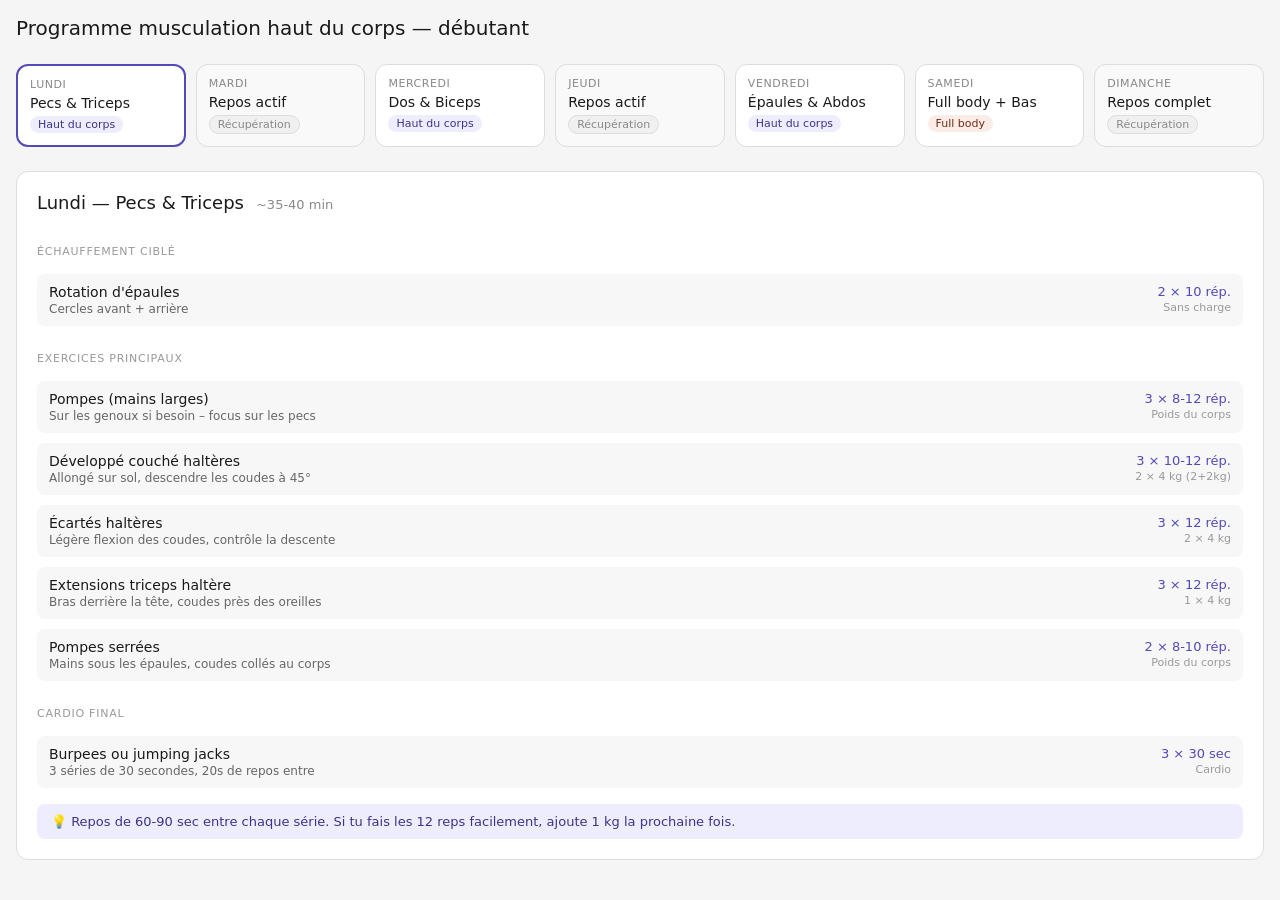
==== Index.html @ 86e3da83 "Create Index.html" ====
<!DOCTYPE html>
<html lang="fr">
<head>
<meta charset="UTF-8">
<meta name="viewport" content="width=device-width, initial-scale=1.0">
<title>Programme Musculation Haut du Corps</title>
<style>
  * { box-sizing: border-box; margin: 0; padding: 0; }
  body { font-family: system-ui, sans-serif; background: #f5f5f5; color: #1a1a1a; padding: 1rem; }
  h1 { font-size: 20px; font-weight: 500; margin-bottom: 1.5rem; }
  .week-grid { display: grid; grid-template-columns: repeat(auto-fit, minmax(130px, 1fr)); gap: 10px; margin-bottom: 1.5rem; }
  .day-card { background: white; border: 0.5px solid #ddd; border-radius: 12px; padding: 12px; cursor: pointer; transition: border-color 0.15s; }
  .day-card:hover { border-color: #aaa; }
  .day-card.active { border: 2px solid #534AB7; }
  .day-card.rest { background: #f9f9f9; cursor: default; }
  .day-label { font-size: 11px; color: #888; text-transform: uppercase; letter-spacing: 0.05em; margin-bottom: 4px; }
  .day-title { font-size: 14px; font-weight: 500; }
  .day-badge { display: inline-block; font-size: 11px; padding: 2px 8px; border-radius: 99px; margin-top: 5px; }
  .badge-upper { background: #EEEDFE; color: #3C3489; }
  .badge-full { background: #FAECE7; color: #712B13; }
  .badge-rest { background: #f0f0f0; color: #888; border: 0.5px solid #ddd; }
  .detail-panel { background: white; border: 0.5px solid #ddd; border-radius: 12px; padding: 1.25rem; }
  .detail-header { display: flex; align-items: baseline; gap: 12px; margin-bottom: 1rem; }
  .detail-title { font-size: 18px; font-weight: 500; }
  .detail-sub { font-size: 13px; color: #888; }
  .exercise-list { display: flex; flex-direction: column; gap: 10px; }
  .ex-row { display: grid; grid-template-columns: 1fr auto; align-items: start; gap: 8px; padding: 10px 12px; background: #f7f7f7; border-radius: 8px; }
  .ex-name { font-size: 14px; font-weight: 500; }
  .ex-note { font-size: 12px; color: #666; margin-top: 2px; }
  .ex-sets { font-size: 13px; font-weight: 500; color: #534AB7; white-space: nowrap; text-align: right; }
  .ex-weight { font-size: 11px; color: #999; text-align: right; margin-top: 2px; }
  .section-label { font-size: 11px; font-weight: 500; color: #999; text-transform: uppercase; letter-spacing: 0.07em; margin: 1rem 0 6px; }
  .tip-box { margin-top: 1rem; background: #EEEDFE; border-radius: 8px; padding: 10px 14px; font-size: 13px; color: #3C3489; }
</style>
</head>
<body>
<h1>Programme musculation haut du corps — débutant</h1>
<div class="week-grid" id="weekGrid"></div>
<div class="detail-panel" id="detailPanel"></div>

<script>
const days = [
  { label: "Lundi", title: "Pecs & Triceps", badge: "badge-upper", badgeTxt: "Haut du corps", type: "upper",
    sections: [
      { name: "Échauffement ciblé", exs: [
        { name: "Rotation d'épaules", note: "Cercles avant + arrière", sets: "2 × 10 rép.", weight: "Sans charge" },
      ]},
      { name: "Exercices principaux", exs: [
        { name: "Pompes (mains larges)", note: "Sur les genoux si besoin – focus sur les pecs", sets: "3 × 8-12 rép.", weight: "Poids du corps" },
        { name: "Développé couché haltères", note: "Allongé sur sol, descendre les coudes à 45°", sets: "3 × 10-12 rép.", weight: "2 × 4 kg (2+2kg)" },
        { name: "Écartés haltères", note: "Légère flexion des coudes, contrôle la descente", sets: "3 × 12 rép.", weight: "2 × 4 kg" },
        { name: "Extensions triceps haltère", note: "Bras derrière la tête, coudes près des oreilles", sets: "3 × 12 rép.", weight: "1 × 4 kg" },
        { name: "Pompes serrées", note: "Mains sous les épaules, coudes collés au corps", sets: "2 × 8-10 rép.", weight: "Poids du corps" },
      ]},
      { name: "Cardio final", exs: [
        { name: "Burpees ou jumping jacks", note: "3 séries de 30 secondes, 20s de repos entre", sets: "3 × 30 sec", weight: "Cardio" },
      ]},
    ],
    tip: "Repos de 60-90 sec entre chaque série. Si tu fais les 12 reps facilement, ajoute 1 kg la prochaine fois."
  },
  { label: "Mardi", title: "Repos actif", badge: "badge-rest", badgeTxt: "Récupération", type: "rest",
    tip: "Marche 20-30 min, étirements doux. Évite l'inactivité totale mais ne force pas."
  },
  { label: "Mercredi", title: "Dos & Biceps", badge: "badge-upper", badgeTxt: "Haut du corps", type: "upper",
    sections: [
      { name: "Échauffement ciblé", exs: [
        { name: "Chat-vache (mobilité lombaire)", note: "À quatre pattes, dos rond puis dos creux", sets: "2 × 10 rép.", weight: "Sans charge" },
      ]},
      { name: "Exercices principaux", exs: [
        { name: "Rowing haltère un bras", note: "Genou + main sur chaise, tire le coude vers le haut", sets: "3 × 10-12 rép.", weight: "1 × 6 kg (2+4)" },
        { name: "Rowing élastique (tirage bas)", note: "Fixe l'élastique sur un pied de table bas, tire vers le ventre", sets: "3 × 12-15 rép.", weight: "Élastique" },
        { name: "Good morning haltères", note: "Mains sur les épaules, buste en avant, dos plat – renforce érecteurs", sets: "3 × 12 rép.", weight: "2 × 4 kg" },
        { name: "Curl biceps alternés", note: "Tourne le poignet en montant (supination)", sets: "3 × 10-12 rép.", weight: "2 × 4 kg" },
        { name: "Curl marteau", note: "Poignet neutre, coudes fixes", sets: "2 × 12 rép.", weight: "2 × 4 kg" },
      ]},
      { name: "Cardio final", exs: [
        { name: "Mountain climbers", note: "Genoux ramenés alternativement, rythme modéré", sets: "3 × 30 sec", weight: "Cardio" },
      ]},
    ],
    tip: "Le dos se travaille en 'tirant' – visualise que tes mains ne font que crocheter la charge, c'est le dos qui tire."
  },
  { label: "Jeudi", title: "Repos actif", badge: "badge-rest", badgeTxt: "Récupération", type: "rest",
    tip: "Marche 20-30 min, étirements doux. Évite l'inactivité totale mais ne force pas."
  },
  { label: "Vendredi", title: "Épaules & Abdos", badge: "badge-upper", badgeTxt: "Haut du corps", type: "upper",
    sections: [
      { name: "Échauffement ciblé", exs: [
        { name: "Cercles de bras", note: "Grands cercles avant + arrière, 30 sec chaque sens", sets: "2 × 30 sec", weight: "Sans charge" },
      ]},
      { name: "Exercices principaux", exs: [
        { name: "Développé militaire haltères", note: "Debout, pousse les haltères au-dessus de la tête, core gainé", sets: "3 × 10-12 rép.", weight: "2 × 4 kg" },
        { name: "Élévations latérales", note: "Légère flexion du coude, arrête à hauteur d'épaule", sets: "3 × 12-15 rép.", weight: "2 × 4 kg" },
        { name: "Face pull élastique", note: "Fixe l'élastique à hauteur de visage, tire vers les oreilles", sets: "3 × 15 rép.", weight: "Élastique" },
        { name: "Crunchs", note: "Pieds au sol, mains aux tempes, expire en montant", sets: "3 × 15-20 rép.", weight: "Poids du corps" },
        { name: "Planche", note: "Position pompe ou sur les avant-bras, ventre rentré", sets: "3 × 20-30 sec", weight: "Poids du corps" },
        { name: "Relevés de jambes (allongé)", note: "Bas du dos collé au sol, jambes montées à 90°", sets: "3 × 12 rép.", weight: "Poids du corps" },
      ]},
      { name: "Cardio final", exs: [
        { name: "Jumping jacks ou corde à sauter", note: "", sets: "3 × 45 sec", weight: "Cardio" },
      ]},
    ],
    tip: "Les épaules sont fragiles – ne prends pas trop lourd sur les élévations. Mieux vaut 3 kg bien fait que 8 kg en balançant."
  },
  { label: "Samedi", title: "Full body + Bas", badge: "badge-full", badgeTxt: "Full body", type: "full",
    sections: [
      { name: "Haut du corps (rappel)", exs: [
        { name: "Pompes (variante au choix)", note: "Larges, serrées ou inclinées sur chaise", sets: "3 × max rép.", weight: "Poids du corps" },
        { name: "Rowing haltère 2 bras", note: "Légèrement penché en avant, pouces vers le haut", sets: "3 × 12 rép.", weight: "2 × 4 kg" },
      ]},
      { name: "Bas du corps", exs: [
        { name: "Squats haltères", note: "Pieds à largeur d'épaules, haltères le long du corps", sets: "3 × 15 rép.", weight: "2 × 6 kg (2+4)" },
        { name: "Fentes avant alternées", note: "Grand pas en avant, genou arrière vers le sol", sets: "3 × 10 rép./jambe", weight: "2 × 4 kg" },
        { name: "Hip thrust au sol", note: "Dos au sol, pieds à plat, pousse le bassin vers le haut", sets: "3 × 15 rép.", weight: "1 × 6 kg (posé sur bassin)" },
      ]},
      { name: "Cardio/HIIT final", exs: [
        { name: "Circuit HIIT", note: "30s squats sautés → 30s pompes → 30s mountain climbers → 30s repos × 3", sets: "3 rounds", weight: "Cardio" },
      ]},
    ],
    tip: "Ce jour est plus intense. Si tu es fatigué, réduis les séries – il vaut mieux 2 bonnes séries que 3 bâclées."
  },
  { label: "Dimanche", title: "Repos complet", badge: "badge-rest", badgeTxt: "Récupération", type: "rest",
    tip: "Repos complet. La croissance musculaire se passe pendant la récupération, pas pendant l'effort."
  },
];

let selected = 0;

function renderWeek() {
  const grid = document.getElementById('weekGrid');
  grid.innerHTML = days.map((d, i) => `
    <div class="day-card ${d.type === 'rest' ? 'rest' : ''} ${i === selected ? 'active' : ''}" onclick="${d.type !== 'rest' ? `selectDay(${i})` : ''}">
      <div class="day-label">${d.label}</div>
      <div class="day-title">${d.title}</div>
      <span class="day-badge ${d.badge}">${d.badgeTxt}</span>
    </div>
  `).join('');
}

function renderDetail(i) {
  const d = days[i];
  const panel = document.getElementById('detailPanel');
  if (d.type === 'rest') {
    panel.innerHTML = `<div class="detail-header"><div class="detail-title">${d.label} — ${d.title}</div></div><p style="font-size:14px;color:#666;margin:0 0 1rem;">${d.tip}</p>`;
    return;
  }
  let sectionsHTML = d.sections.map(s => `
    <div class="section-label">${s.name}</div>
    ${s.exs.map(e => `
      <div class="ex-row">
        <div><div class="ex-name">${e.name}</div><div class="ex-note">${e.note}</div></div>
        <div><div class="ex-sets">${e.sets}</div><div class="ex-weight">${e.weight}</div></div>
      </div>
    `).join('')}
  `).join('');
  panel.innerHTML = `
    <div class="detail-header"><div class="detail-title">${d.label} — ${d.title}</div><div class="detail-sub">~35-40 min</div></div>
    <div class="exercise-list">${sectionsHTML}</div>
    <div class="tip-box">💡 ${d.tip}</div>
  `;
}

function selectDay(i) { selected = i; renderWeek(); renderDetail(i); }
renderWeek();
renderDetail(0);
</script>
</body>
</html>
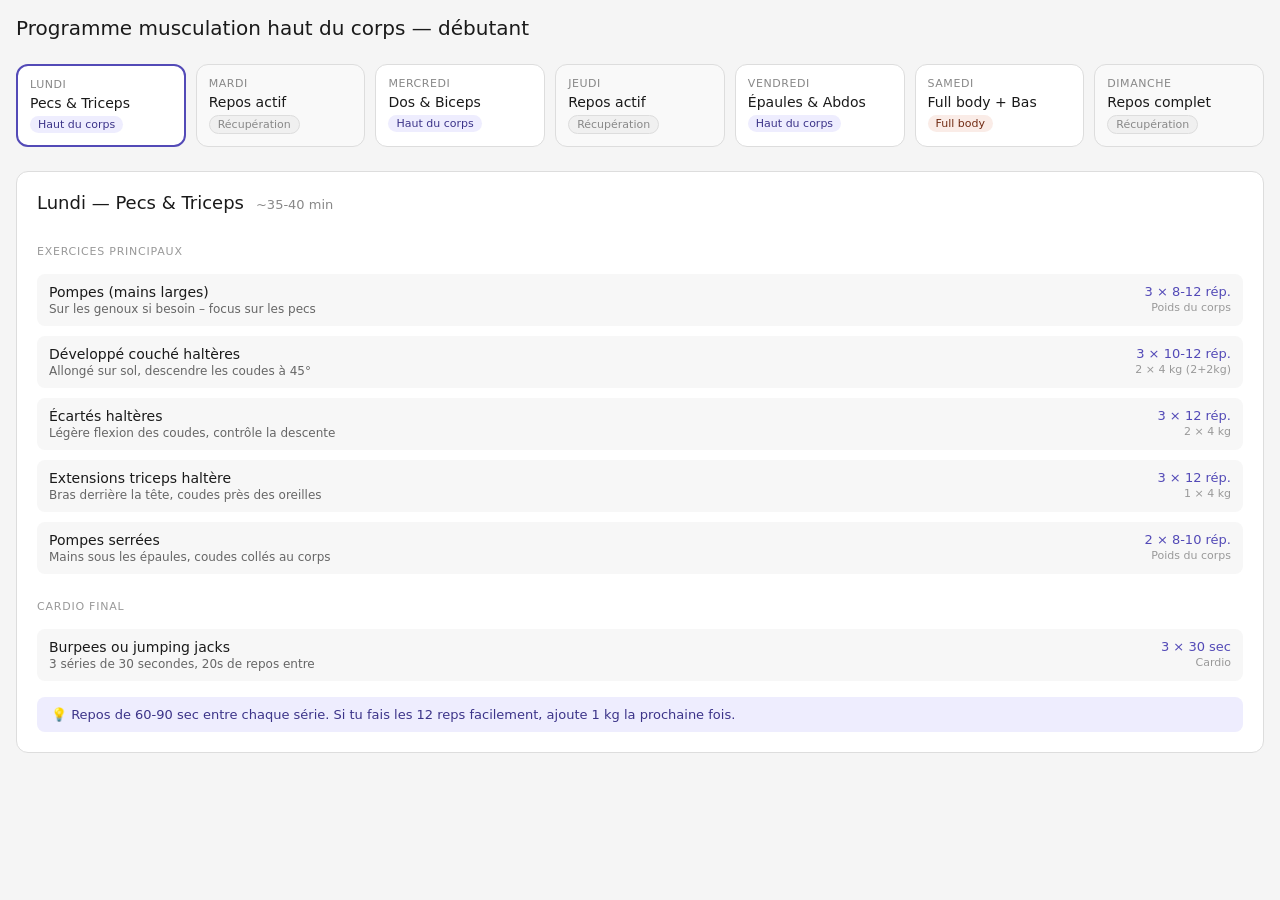
==== commit 1afd4dd3: "." ====
--- a/Index.html
+++ b/Index.html
@@ -42,9 +42,6 @@
 const days = [
   { label: "Lundi", title: "Pecs & Triceps", badge: "badge-upper", badgeTxt: "Haut du corps", type: "upper",
     sections: [
-      { name: "Échauffement ciblé", exs: [
-        { name: "Rotation d'épaules", note: "Cercles avant + arrière", sets: "2 × 10 rép.", weight: "Sans charge" },
-      ]},
       { name: "Exercices principaux", exs: [
         { name: "Pompes (mains larges)", note: "Sur les genoux si besoin – focus sur les pecs", sets: "3 × 8-12 rép.", weight: "Poids du corps" },
         { name: "Développé couché haltères", note: "Allongé sur sol, descendre les coudes à 45°", sets: "3 × 10-12 rép.", weight: "2 × 4 kg (2+2kg)" },
@@ -63,9 +60,6 @@
   },
   { label: "Mercredi", title: "Dos & Biceps", badge: "badge-upper", badgeTxt: "Haut du corps", type: "upper",
     sections: [
-      { name: "Échauffement ciblé", exs: [
-        { name: "Chat-vache (mobilité lombaire)", note: "À quatre pattes, dos rond puis dos creux", sets: "2 × 10 rép.", weight: "Sans charge" },
-      ]},
       { name: "Exercices principaux", exs: [
         { name: "Rowing haltère un bras", note: "Genou + main sur chaise, tire le coude vers le haut", sets: "3 × 10-12 rép.", weight: "1 × 6 kg (2+4)" },
         { name: "Rowing élastique (tirage bas)", note: "Fixe l'élastique sur un pied de table bas, tire vers le ventre", sets: "3 × 12-15 rép.", weight: "Élastique" },
@@ -84,9 +78,6 @@
   },
   { label: "Vendredi", title: "Épaules & Abdos", badge: "badge-upper", badgeTxt: "Haut du corps", type: "upper",
     sections: [
-      { name: "Échauffement ciblé", exs: [
-        { name: "Cercles de bras", note: "Grands cercles avant + arrière, 30 sec chaque sens", sets: "2 × 30 sec", weight: "Sans charge" },
-      ]},
       { name: "Exercices principaux", exs: [
         { name: "Développé militaire haltères", note: "Debout, pousse les haltères au-dessus de la tête, core gainé", sets: "3 × 10-12 rép.", weight: "2 × 4 kg" },
         { name: "Élévations latérales", note: "Légère flexion du coude, arrête à hauteur d'épaule", sets: "3 × 12-15 rép.", weight: "2 × 4 kg" },
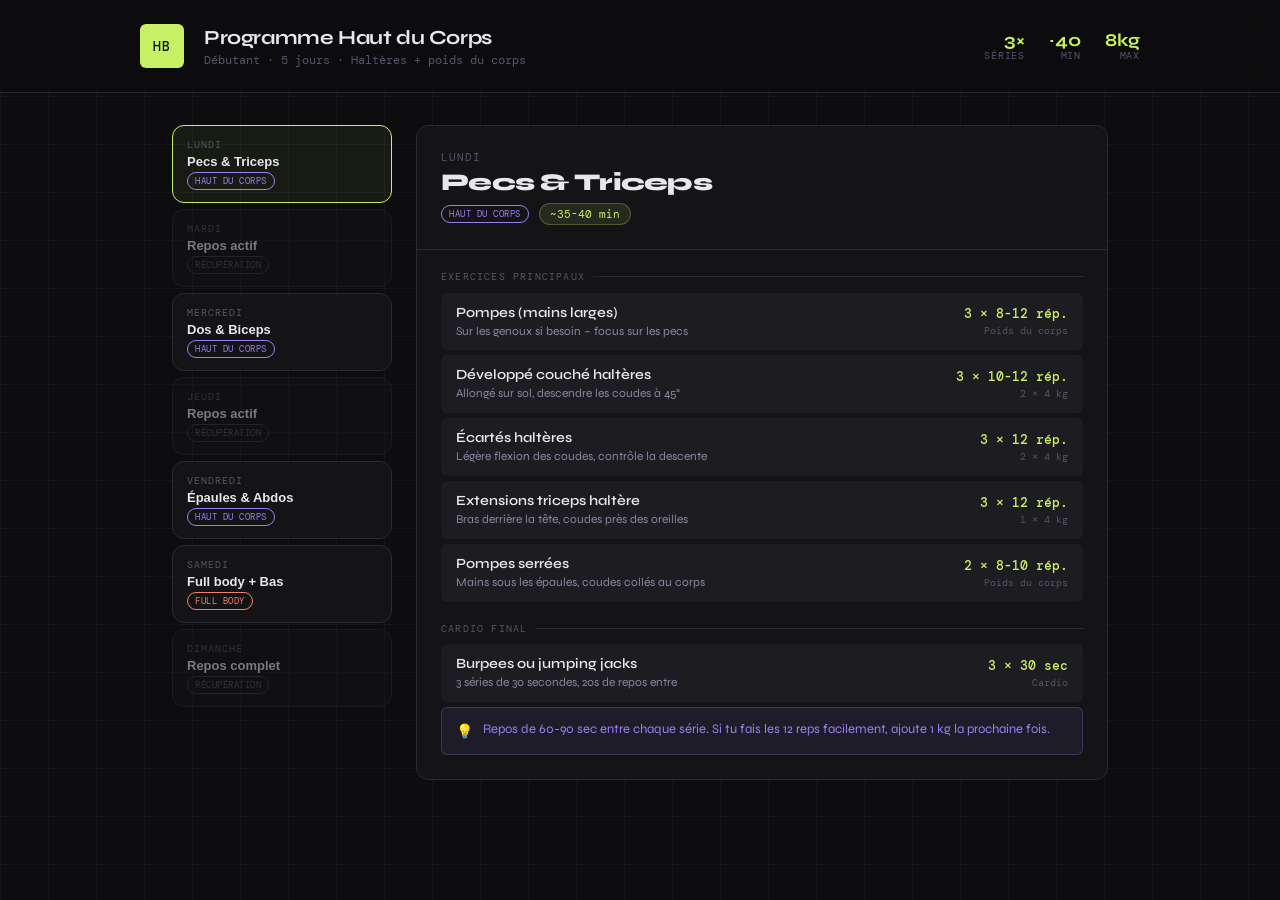
==== commit a1556ecb: "." ====
--- a/Index.html
+++ b/Index.html
@@ -1,158 +1,38 @@
 <!DOCTYPE html>
 <html lang="fr">
 <head>
-<meta charset="UTF-8">
-<meta name="viewport" content="width=device-width, initial-scale=1.0">
-<title>Programme Musculation Haut du Corps</title>
-<style>
-  * { box-sizing: border-box; margin: 0; padding: 0; }
-  body { font-family: system-ui, sans-serif; background: #f5f5f5; color: #1a1a1a; padding: 1rem; }
-  h1 { font-size: 20px; font-weight: 500; margin-bottom: 1.5rem; }
-  .week-grid { display: grid; grid-template-columns: repeat(auto-fit, minmax(130px, 1fr)); gap: 10px; margin-bottom: 1.5rem; }
-  .day-card { background: white; border: 0.5px solid #ddd; border-radius: 12px; padding: 12px; cursor: pointer; transition: border-color 0.15s; }
-  .day-card:hover { border-color: #aaa; }
-  .day-card.active { border: 2px solid #534AB7; }
-  .day-card.rest { background: #f9f9f9; cursor: default; }
-  .day-label { font-size: 11px; color: #888; text-transform: uppercase; letter-spacing: 0.05em; margin-bottom: 4px; }
-  .day-title { font-size: 14px; font-weight: 500; }
-  .day-badge { display: inline-block; font-size: 11px; padding: 2px 8px; border-radius: 99px; margin-top: 5px; }
-  .badge-upper { background: #EEEDFE; color: #3C3489; }
-  .badge-full { background: #FAECE7; color: #712B13; }
-  .badge-rest { background: #f0f0f0; color: #888; border: 0.5px solid #ddd; }
-  .detail-panel { background: white; border: 0.5px solid #ddd; border-radius: 12px; padding: 1.25rem; }
-  .detail-header { display: flex; align-items: baseline; gap: 12px; margin-bottom: 1rem; }
-  .detail-title { font-size: 18px; font-weight: 500; }
-  .detail-sub { font-size: 13px; color: #888; }
-  .exercise-list { display: flex; flex-direction: column; gap: 10px; }
-  .ex-row { display: grid; grid-template-columns: 1fr auto; align-items: start; gap: 8px; padding: 10px 12px; background: #f7f7f7; border-radius: 8px; }
-  .ex-name { font-size: 14px; font-weight: 500; }
-  .ex-note { font-size: 12px; color: #666; margin-top: 2px; }
-  .ex-sets { font-size: 13px; font-weight: 500; color: #534AB7; white-space: nowrap; text-align: right; }
-  .ex-weight { font-size: 11px; color: #999; text-align: right; margin-top: 2px; }
-  .section-label { font-size: 11px; font-weight: 500; color: #999; text-transform: uppercase; letter-spacing: 0.07em; margin: 1rem 0 6px; }
-  .tip-box { margin-top: 1rem; background: #EEEDFE; border-radius: 8px; padding: 10px 14px; font-size: 13px; color: #3C3489; }
-</style>
+  <meta charset="UTF-8" />
+  <meta name="viewport" content="width=device-width, initial-scale=1.0" />
+  <title>Programme Musculation — Haut du Corps</title>
+  <link rel="preconnect" href="https://fonts.googleapis.com" />
+  <link rel="preconnect" href="https://fonts.gstatic.com" crossorigin />
+  <link href="https://fonts.googleapis.com/css2?family=DM+Mono:wght@400;500&family=Syne:wght@400;600;700;800&display=swap" rel="stylesheet" />
+  <link rel="stylesheet" href="style.css" />
 </head>
 <body>
-<h1>Programme musculation haut du corps — débutant</h1>
-<div class="week-grid" id="weekGrid"></div>
-<div class="detail-panel" id="detailPanel"></div>
+  <div class="bg-grid"></div>
 
-<script>
-const days = [
-  { label: "Lundi", title: "Pecs & Triceps", badge: "badge-upper", badgeTxt: "Haut du corps", type: "upper",
-    sections: [
-      { name: "Exercices principaux", exs: [
-        { name: "Pompes (mains larges)", note: "Sur les genoux si besoin – focus sur les pecs", sets: "3 × 8-12 rép.", weight: "Poids du corps" },
-        { name: "Développé couché haltères", note: "Allongé sur sol, descendre les coudes à 45°", sets: "3 × 10-12 rép.", weight: "2 × 4 kg (2+2kg)" },
-        { name: "Écartés haltères", note: "Légère flexion des coudes, contrôle la descente", sets: "3 × 12 rép.", weight: "2 × 4 kg" },
-        { name: "Extensions triceps haltère", note: "Bras derrière la tête, coudes près des oreilles", sets: "3 × 12 rép.", weight: "1 × 4 kg" },
-        { name: "Pompes serrées", note: "Mains sous les épaules, coudes collés au corps", sets: "2 × 8-10 rép.", weight: "Poids du corps" },
-      ]},
-      { name: "Cardio final", exs: [
-        { name: "Burpees ou jumping jacks", note: "3 séries de 30 secondes, 20s de repos entre", sets: "3 × 30 sec", weight: "Cardio" },
-      ]},
-    ],
-    tip: "Repos de 60-90 sec entre chaque série. Si tu fais les 12 reps facilement, ajoute 1 kg la prochaine fois."
-  },
-  { label: "Mardi", title: "Repos actif", badge: "badge-rest", badgeTxt: "Récupération", type: "rest",
-    tip: "Marche 20-30 min, étirements doux. Évite l'inactivité totale mais ne force pas."
-  },
-  { label: "Mercredi", title: "Dos & Biceps", badge: "badge-upper", badgeTxt: "Haut du corps", type: "upper",
-    sections: [
-      { name: "Exercices principaux", exs: [
-        { name: "Rowing haltère un bras", note: "Genou + main sur chaise, tire le coude vers le haut", sets: "3 × 10-12 rép.", weight: "1 × 6 kg (2+4)" },
-        { name: "Rowing élastique (tirage bas)", note: "Fixe l'élastique sur un pied de table bas, tire vers le ventre", sets: "3 × 12-15 rép.", weight: "Élastique" },
-        { name: "Good morning haltères", note: "Mains sur les épaules, buste en avant, dos plat – renforce érecteurs", sets: "3 × 12 rép.", weight: "2 × 4 kg" },
-        { name: "Curl biceps alternés", note: "Tourne le poignet en montant (supination)", sets: "3 × 10-12 rép.", weight: "2 × 4 kg" },
-        { name: "Curl marteau", note: "Poignet neutre, coudes fixes", sets: "2 × 12 rép.", weight: "2 × 4 kg" },
-      ]},
-      { name: "Cardio final", exs: [
-        { name: "Mountain climbers", note: "Genoux ramenés alternativement, rythme modéré", sets: "3 × 30 sec", weight: "Cardio" },
-      ]},
-    ],
-    tip: "Le dos se travaille en 'tirant' – visualise que tes mains ne font que crocheter la charge, c'est le dos qui tire."
-  },
-  { label: "Jeudi", title: "Repos actif", badge: "badge-rest", badgeTxt: "Récupération", type: "rest",
-    tip: "Marche 20-30 min, étirements doux. Évite l'inactivité totale mais ne force pas."
-  },
-  { label: "Vendredi", title: "Épaules & Abdos", badge: "badge-upper", badgeTxt: "Haut du corps", type: "upper",
-    sections: [
-      { name: "Exercices principaux", exs: [
-        { name: "Développé militaire haltères", note: "Debout, pousse les haltères au-dessus de la tête, core gainé", sets: "3 × 10-12 rép.", weight: "2 × 4 kg" },
-        { name: "Élévations latérales", note: "Légère flexion du coude, arrête à hauteur d'épaule", sets: "3 × 12-15 rép.", weight: "2 × 4 kg" },
-        { name: "Face pull élastique", note: "Fixe l'élastique à hauteur de visage, tire vers les oreilles", sets: "3 × 15 rép.", weight: "Élastique" },
-        { name: "Crunchs", note: "Pieds au sol, mains aux tempes, expire en montant", sets: "3 × 15-20 rép.", weight: "Poids du corps" },
-        { name: "Planche", note: "Position pompe ou sur les avant-bras, ventre rentré", sets: "3 × 20-30 sec", weight: "Poids du corps" },
-        { name: "Relevés de jambes (allongé)", note: "Bas du dos collé au sol, jambes montées à 90°", sets: "3 × 12 rép.", weight: "Poids du corps" },
-      ]},
-      { name: "Cardio final", exs: [
-        { name: "Jumping jacks ou corde à sauter", note: "", sets: "3 × 45 sec", weight: "Cardio" },
-      ]},
-    ],
-    tip: "Les épaules sont fragiles – ne prends pas trop lourd sur les élévations. Mieux vaut 3 kg bien fait que 8 kg en balançant."
-  },
-  { label: "Samedi", title: "Full body + Bas", badge: "badge-full", badgeTxt: "Full body", type: "full",
-    sections: [
-      { name: "Haut du corps (rappel)", exs: [
-        { name: "Pompes (variante au choix)", note: "Larges, serrées ou inclinées sur chaise", sets: "3 × max rép.", weight: "Poids du corps" },
-        { name: "Rowing haltère 2 bras", note: "Légèrement penché en avant, pouces vers le haut", sets: "3 × 12 rép.", weight: "2 × 4 kg" },
-      ]},
-      { name: "Bas du corps", exs: [
-        { name: "Squats haltères", note: "Pieds à largeur d'épaules, haltères le long du corps", sets: "3 × 15 rép.", weight: "2 × 6 kg (2+4)" },
-        { name: "Fentes avant alternées", note: "Grand pas en avant, genou arrière vers le sol", sets: "3 × 10 rép./jambe", weight: "2 × 4 kg" },
-        { name: "Hip thrust au sol", note: "Dos au sol, pieds à plat, pousse le bassin vers le haut", sets: "3 × 15 rép.", weight: "1 × 6 kg (posé sur bassin)" },
-      ]},
-      { name: "Cardio/HIIT final", exs: [
-        { name: "Circuit HIIT", note: "30s squats sautés → 30s pompes → 30s mountain climbers → 30s repos × 3", sets: "3 rounds", weight: "Cardio" },
-      ]},
-    ],
-    tip: "Ce jour est plus intense. Si tu es fatigué, réduis les séries – il vaut mieux 2 bonnes séries que 3 bâclées."
-  },
-  { label: "Dimanche", title: "Repos complet", badge: "badge-rest", badgeTxt: "Récupération", type: "rest",
-    tip: "Repos complet. La croissance musculaire se passe pendant la récupération, pas pendant l'effort."
-  },
-];
+  <header class="header">
+    <div class="header-inner">
+      <div class="logo-mark">HB</div>
+      <div>
+        <h1 class="site-title">Programme Haut du Corps</h1>
+        <p class="site-sub">Débutant · 5 jours · Haltères + poids du corps</p>
+      </div>
+      <div class="header-stats">
+        <div class="stat"><span class="stat-val">3×</span><span class="stat-label">séries</span></div>
+        <div class="stat"><span class="stat-val">~40</span><span class="stat-label">min</span></div>
+        <div class="stat"><span class="stat-val">8kg</span><span class="stat-label">max</span></div>
+      </div>
+    </div>
+  </header>
 
-let selected = 0;
+  <main class="main">
+    <nav class="week-nav" id="weekNav"></nav>
+    <section class="detail" id="detail"></section>
+  </main>
 
-function renderWeek() {
-  const grid = document.getElementById('weekGrid');
-  grid.innerHTML = days.map((d, i) => `
-    <div class="day-card ${d.type === 'rest' ? 'rest' : ''} ${i === selected ? 'active' : ''}" onclick="${d.type !== 'rest' ? `selectDay(${i})` : ''}">
-      <div class="day-label">${d.label}</div>
-      <div class="day-title">${d.title}</div>
-      <span class="day-badge ${d.badge}">${d.badgeTxt}</span>
-    </div>
-  `).join('');
-}
-
-function renderDetail(i) {
-  const d = days[i];
-  const panel = document.getElementById('detailPanel');
-  if (d.type === 'rest') {
-    panel.innerHTML = `<div class="detail-header"><div class="detail-title">${d.label} — ${d.title}</div></div><p style="font-size:14px;color:#666;margin:0 0 1rem;">${d.tip}</p>`;
-    return;
-  }
-  let sectionsHTML = d.sections.map(s => `
-    <div class="section-label">${s.name}</div>
-    ${s.exs.map(e => `
-      <div class="ex-row">
-        <div><div class="ex-name">${e.name}</div><div class="ex-note">${e.note}</div></div>
-        <div><div class="ex-sets">${e.sets}</div><div class="ex-weight">${e.weight}</div></div>
-      </div>
-    `).join('')}
-  `).join('');
-  panel.innerHTML = `
-    <div class="detail-header"><div class="detail-title">${d.label} — ${d.title}</div><div class="detail-sub">~35-40 min</div></div>
-    <div class="exercise-list">${sectionsHTML}</div>
-    <div class="tip-box">💡 ${d.tip}</div>
-  `;
-}
-
-function selectDay(i) { selected = i; renderWeek(); renderDetail(i); }
-renderWeek();
-renderDetail(0);
-</script>
+  <script src="data.js"></script>
+  <script src="app.js"></script>
 </body>
 </html>
--- a/style.css
+++ b/style.css
@@ -0,0 +1,405 @@
+/* ─── Reset ─────────────────────────────────────────── */
+*, *::before, *::after { box-sizing: border-box; margin: 0; padding: 0; }
+html { scroll-behavior: smooth; }
+
+/* ─── Variables ──────────────────────────────────────── */
+:root {
+  --bg:        #0d0d0f;
+  --bg2:       #141417;
+  --bg3:       #1c1c21;
+  --border:    #2a2a32;
+  --border2:   #3a3a46;
+  --text:      #e8e8ec;
+  --text2:     #8888a0;
+  --text3:     #55556a;
+  --accent:    #c8f065;
+  --accent2:   #a8d845;
+  --purple:    #9b7ff4;
+  --coral:     #f47f6b;
+  --mono:      'DM Mono', monospace;
+  --sans:      'Syne', sans-serif;
+  --radius:    12px;
+  --radius-sm: 6px;
+}
+
+/* ─── Background grid ────────────────────────────────── */
+body {
+  font-family: var(--sans);
+  background: var(--bg);
+  color: var(--text);
+  min-height: 100vh;
+  overflow-x: hidden;
+}
+
+.bg-grid {
+  position: fixed;
+  inset: 0;
+  background-image:
+    linear-gradient(var(--border) 1px, transparent 1px),
+    linear-gradient(90deg, var(--border) 1px, transparent 1px);
+  background-size: 48px 48px;
+  opacity: 0.35;
+  pointer-events: none;
+  z-index: 0;
+}
+
+/* ─── Header ─────────────────────────────────────────── */
+.header {
+  position: relative;
+  z-index: 10;
+  border-bottom: 1px solid var(--border);
+  background: rgba(13,13,15,0.85);
+  backdrop-filter: blur(16px);
+  padding: 1.5rem 2rem;
+}
+
+.header-inner {
+  max-width: 1000px;
+  margin: 0 auto;
+  display: flex;
+  align-items: center;
+  gap: 1.25rem;
+  flex-wrap: wrap;
+}
+
+.logo-mark {
+  width: 44px;
+  height: 44px;
+  border-radius: var(--radius-sm);
+  background: var(--accent);
+  color: #0d0d0f;
+  font-family: var(--mono);
+  font-size: 13px;
+  font-weight: 500;
+  display: flex;
+  align-items: center;
+  justify-content: center;
+  flex-shrink: 0;
+  letter-spacing: 0.05em;
+}
+
+.site-title {
+  font-size: 20px;
+  font-weight: 700;
+  letter-spacing: -0.02em;
+  color: var(--text);
+}
+
+.site-sub {
+  font-size: 12px;
+  color: var(--text3);
+  font-family: var(--mono);
+  margin-top: 2px;
+}
+
+.header-stats {
+  margin-left: auto;
+  display: flex;
+  gap: 1.5rem;
+}
+
+.stat {
+  display: flex;
+  flex-direction: column;
+  align-items: flex-end;
+}
+
+.stat-val {
+  font-size: 18px;
+  font-weight: 700;
+  color: var(--accent);
+  line-height: 1;
+}
+
+.stat-label {
+  font-family: var(--mono);
+  font-size: 10px;
+  color: var(--text3);
+  text-transform: uppercase;
+  letter-spacing: 0.08em;
+}
+
+/* ─── Main layout ────────────────────────────────────── */
+.main {
+  position: relative;
+  z-index: 5;
+  max-width: 1000px;
+  margin: 0 auto;
+  padding: 2rem;
+  display: grid;
+  grid-template-columns: 220px 1fr;
+  gap: 1.5rem;
+  align-items: start;
+}
+
+/* ─── Week nav (sidebar) ─────────────────────────────── */
+.week-nav {
+  display: flex;
+  flex-direction: column;
+  gap: 6px;
+  position: sticky;
+  top: 2rem;
+}
+
+.day-btn {
+  display: flex;
+  flex-direction: column;
+  gap: 3px;
+  padding: 12px 14px;
+  border-radius: var(--radius);
+  border: 1px solid var(--border);
+  background: var(--bg2);
+  cursor: pointer;
+  transition: border-color 0.15s, background 0.15s;
+  text-align: left;
+}
+
+.day-btn:hover:not(.is-rest) {
+  border-color: var(--border2);
+  background: var(--bg3);
+}
+
+.day-btn.is-active {
+  border-color: var(--accent);
+  background: rgba(200,240,101,0.06);
+}
+
+.day-btn.is-rest {
+  cursor: default;
+  opacity: 0.5;
+}
+
+.day-label {
+  font-family: var(--mono);
+  font-size: 10px;
+  color: var(--text3);
+  text-transform: uppercase;
+  letter-spacing: 0.1em;
+}
+
+.day-name {
+  font-size: 13px;
+  font-weight: 600;
+  color: var(--text);
+}
+
+.day-tag {
+  display: inline-block;
+  font-family: var(--mono);
+  font-size: 9px;
+  padding: 2px 7px;
+  border-radius: 99px;
+  border: 1px solid;
+  letter-spacing: 0.06em;
+  text-transform: uppercase;
+  width: fit-content;
+}
+
+.tag-upper  { border-color: var(--purple); color: var(--purple); }
+.tag-full   { border-color: var(--coral);  color: var(--coral); }
+.tag-rest   { border-color: var(--border2); color: var(--text3); }
+
+/* ─── Detail panel ───────────────────────────────────── */
+.detail {
+  background: var(--bg2);
+  border: 1px solid var(--border);
+  border-radius: var(--radius);
+  overflow: hidden;
+  animation: fadeUp 0.25s ease;
+}
+
+@keyframes fadeUp {
+  from { opacity: 0; transform: translateY(8px); }
+  to   { opacity: 1; transform: translateY(0); }
+}
+
+.detail-head {
+  padding: 1.5rem;
+  border-bottom: 1px solid var(--border);
+  display: flex;
+  align-items: flex-start;
+  justify-content: space-between;
+  gap: 1rem;
+  flex-wrap: wrap;
+}
+
+.detail-title {
+  font-size: 24px;
+  font-weight: 800;
+  letter-spacing: -0.03em;
+  color: var(--text);
+}
+
+.detail-day-label {
+  font-family: var(--mono);
+  font-size: 11px;
+  color: var(--text3);
+  margin-bottom: 4px;
+  text-transform: uppercase;
+  letter-spacing: 0.08em;
+}
+
+.detail-meta {
+  display: flex;
+  align-items: center;
+  gap: 10px;
+  margin-top: 6px;
+}
+
+.duration-badge {
+  font-family: var(--mono);
+  font-size: 11px;
+  color: var(--accent);
+  background: rgba(200,240,101,0.1);
+  border: 1px solid rgba(200,240,101,0.25);
+  border-radius: 99px;
+  padding: 3px 10px;
+}
+
+/* ─── Section label ──────────────────────────────────── */
+.section-block {
+  padding: 0 1.5rem;
+}
+
+.section-block:first-of-type { padding-top: 1.25rem; }
+.section-block:last-of-type  { padding-bottom: 1.25rem; }
+
+.section-label {
+  font-family: var(--mono);
+  font-size: 10px;
+  color: var(--text3);
+  text-transform: uppercase;
+  letter-spacing: 0.12em;
+  margin: 1.25rem 0 0.6rem;
+  display: flex;
+  align-items: center;
+  gap: 8px;
+}
+
+.section-label::after {
+  content: '';
+  flex: 1;
+  height: 1px;
+  background: var(--border);
+}
+
+/* ─── Exercise rows ──────────────────────────────────── */
+.ex-row {
+  display: grid;
+  grid-template-columns: 1fr auto;
+  align-items: center;
+  gap: 1rem;
+  padding: 10px 14px;
+  border-radius: var(--radius-sm);
+  border: 1px solid transparent;
+  margin-bottom: 5px;
+  background: var(--bg3);
+  transition: border-color 0.15s;
+}
+
+.ex-row:hover { border-color: var(--border); }
+
+.ex-name {
+  font-size: 14px;
+  font-weight: 600;
+  color: var(--text);
+}
+
+.ex-note {
+  font-size: 12px;
+  color: var(--text2);
+  margin-top: 2px;
+  line-height: 1.4;
+}
+
+.ex-right {
+  text-align: right;
+  flex-shrink: 0;
+}
+
+.ex-sets {
+  font-family: var(--mono);
+  font-size: 13px;
+  font-weight: 500;
+  color: var(--accent);
+  white-space: nowrap;
+}
+
+.ex-weight {
+  font-family: var(--mono);
+  font-size: 10px;
+  color: var(--text3);
+  margin-top: 2px;
+  white-space: nowrap;
+}
+
+/* ─── Tip box ────────────────────────────────────────── */
+.tip-box {
+  margin: 0 1.5rem 1.5rem;
+  padding: 12px 14px;
+  background: rgba(155,127,244,0.08);
+  border: 1px solid rgba(155,127,244,0.25);
+  border-radius: var(--radius-sm);
+  font-size: 13px;
+  color: var(--purple);
+  line-height: 1.5;
+  display: flex;
+  gap: 10px;
+}
+
+.tip-icon {
+  flex-shrink: 0;
+  font-size: 14px;
+  margin-top: 1px;
+}
+
+/* ─── Rest panel ─────────────────────────────────────── */
+.rest-panel {
+  padding: 2rem 1.5rem;
+  display: flex;
+  flex-direction: column;
+  align-items: center;
+  text-align: center;
+  gap: 0.75rem;
+}
+
+.rest-icon {
+  font-size: 32px;
+  opacity: 0.5;
+}
+
+.rest-title {
+  font-size: 20px;
+  font-weight: 700;
+  color: var(--text);
+}
+
+.rest-desc {
+  font-size: 14px;
+  color: var(--text2);
+  max-width: 340px;
+  line-height: 1.6;
+}
+
+/* ─── Responsive ─────────────────────────────────────── */
+@media (max-width: 680px) {
+  .main {
+    grid-template-columns: 1fr;
+    padding: 1rem;
+  }
+
+  .week-nav {
+    position: static;
+    flex-direction: row;
+    flex-wrap: wrap;
+  }
+
+  .day-btn {
+    flex: 1 1 calc(50% - 3px);
+    min-width: 130px;
+  }
+
+  .header-stats { display: none; }
+
+  .header { padding: 1rem; }
+}
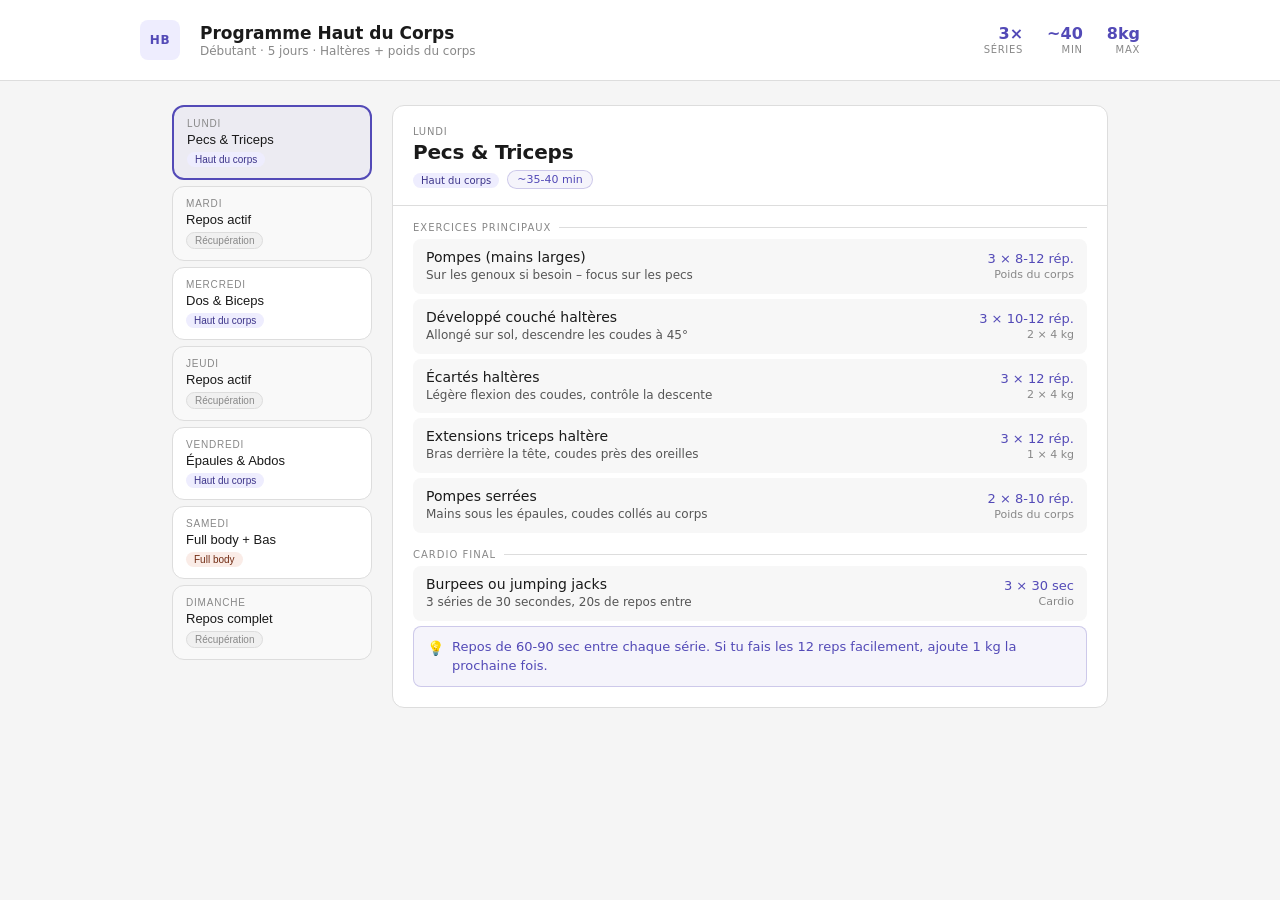
==== commit b744c009: "." ====
--- a/Index.html
+++ b/Index.html
@@ -4,13 +4,9 @@
   <meta charset="UTF-8" />
   <meta name="viewport" content="width=device-width, initial-scale=1.0" />
   <title>Programme Musculation — Haut du Corps</title>
-  <link rel="preconnect" href="https://fonts.googleapis.com" />
-  <link rel="preconnect" href="https://fonts.gstatic.com" crossorigin />
-  <link href="https://fonts.googleapis.com/css2?family=DM+Mono:wght@400;500&family=Syne:wght@400;600;700;800&display=swap" rel="stylesheet" />
   <link rel="stylesheet" href="style.css" />
 </head>
 <body>
-  <div class="bg-grid"></div>
 
   <header class="header">
     <div class="header-inner">
--- a/style.css
+++ b/style.css
@@ -1,56 +1,38 @@
-/* ─── Reset ─────────────────────────────────────────── */
+/* ─── Reset ──────────────────────────────────────────── */
 *, *::before, *::after { box-sizing: border-box; margin: 0; padding: 0; }
-html { scroll-behavior: smooth; }
-
-/* ─── Variables ──────────────────────────────────────── */
+
+/* ─── Variables (palette claire) ────────────────────── */
 :root {
-  --bg:        #0d0d0f;
-  --bg2:       #141417;
-  --bg3:       #1c1c21;
-  --border:    #2a2a32;
-  --border2:   #3a3a46;
-  --text:      #e8e8ec;
-  --text2:     #8888a0;
-  --text3:     #55556a;
-  --accent:    #c8f065;
-  --accent2:   #a8d845;
-  --purple:    #9b7ff4;
-  --coral:     #f47f6b;
-  --mono:      'DM Mono', monospace;
-  --sans:      'Syne', sans-serif;
+  --bg:        #f5f5f5;
+  --surface:   #ffffff;
+  --border:    #dddddd;
+  --border2:   #aaaaaa;
+  --text:      #1a1a1a;
+  --text2:     #555555;
+  --text3:     #888888;
+  --accent:    #534AB7;
+  --accent-bg: rgba(83,74,183,0.06);
+  --accent-bd: rgba(83,74,183,0.25);
+  --coral:     #712B13;
+  --coral-bg:  #FAECE7;
   --radius:    12px;
-  --radius-sm: 6px;
-}
-
-/* ─── Background grid ────────────────────────────────── */
+  --radius-sm: 8px;
+}
+
+/* ─── Body ───────────────────────────────────────────── */
 body {
-  font-family: var(--sans);
+  font-family: system-ui, sans-serif;
   background: var(--bg);
   color: var(--text);
   min-height: 100vh;
   overflow-x: hidden;
 }
 
-.bg-grid {
-  position: fixed;
-  inset: 0;
-  background-image:
-    linear-gradient(var(--border) 1px, transparent 1px),
-    linear-gradient(90deg, var(--border) 1px, transparent 1px);
-  background-size: 48px 48px;
-  opacity: 0.35;
-  pointer-events: none;
-  z-index: 0;
-}
-
 /* ─── Header ─────────────────────────────────────────── */
 .header {
-  position: relative;
-  z-index: 10;
-  border-bottom: 1px solid var(--border);
-  background: rgba(13,13,15,0.85);
-  backdrop-filter: blur(16px);
-  padding: 1.5rem 2rem;
+  background: var(--surface);
+  border-bottom: 0.5px solid var(--border);
+  padding: 1.25rem 2rem;
 }
 
 .header-inner {
@@ -63,14 +45,13 @@
 }
 
 .logo-mark {
-  width: 44px;
-  height: 44px;
-  border-radius: var(--radius-sm);
-  background: var(--accent);
-  color: #0d0d0f;
-  font-family: var(--mono);
-  font-size: 13px;
-  font-weight: 500;
+  width: 40px;
+  height: 40px;
+  border-radius: 8px;
+  background: #EEEDFE;
+  color: var(--accent);
+  font-size: 12px;
+  font-weight: 600;
   display: flex;
   align-items: center;
   justify-content: center;
@@ -79,17 +60,15 @@
 }
 
 .site-title {
-  font-size: 20px;
-  font-weight: 700;
-  letter-spacing: -0.02em;
+  font-size: 17px;
+  font-weight: 600;
   color: var(--text);
 }
 
 .site-sub {
   font-size: 12px;
   color: var(--text3);
-  font-family: var(--mono);
-  margin-top: 2px;
+  margin-top: 1px;
 }
 
 .header-stats {
@@ -105,30 +84,28 @@
 }
 
 .stat-val {
-  font-size: 18px;
-  font-weight: 700;
+  font-size: 16px;
+  font-weight: 600;
   color: var(--accent);
   line-height: 1;
 }
 
 .stat-label {
-  font-family: var(--mono);
   font-size: 10px;
   color: var(--text3);
   text-transform: uppercase;
-  letter-spacing: 0.08em;
+  letter-spacing: 0.07em;
+  margin-top: 2px;
 }
 
 /* ─── Main layout ────────────────────────────────────── */
 .main {
-  position: relative;
-  z-index: 5;
   max-width: 1000px;
   margin: 0 auto;
-  padding: 2rem;
+  padding: 1.5rem 2rem;
   display: grid;
-  grid-template-columns: 220px 1fr;
-  gap: 1.5rem;
+  grid-template-columns: 200px 1fr;
+  gap: 1.25rem;
   align-items: start;
 }
 
@@ -138,17 +115,17 @@
   flex-direction: column;
   gap: 6px;
   position: sticky;
-  top: 2rem;
+  top: 1.5rem;
 }
 
 .day-btn {
   display: flex;
   flex-direction: column;
   gap: 3px;
-  padding: 12px 14px;
+  padding: 11px 13px;
   border-radius: var(--radius);
-  border: 1px solid var(--border);
-  background: var(--bg2);
+  border: 0.5px solid var(--border);
+  background: var(--surface);
   cursor: pointer;
   transition: border-color 0.15s, background 0.15s;
   text-align: left;
@@ -156,121 +133,110 @@
 
 .day-btn:hover:not(.is-rest) {
   border-color: var(--border2);
-  background: var(--bg3);
 }
 
 .day-btn.is-active {
-  border-color: var(--accent);
-  background: rgba(200,240,101,0.06);
+  border: 2px solid var(--accent);
+  background: var(--accent-bg);
 }
 
 .day-btn.is-rest {
   cursor: default;
-  opacity: 0.5;
+  background: #f9f9f9;
 }
 
 .day-label {
-  font-family: var(--mono);
-  font-size: 10px;
+  font-size: 10px;
+  color: var(--text3);
+  text-transform: uppercase;
+  letter-spacing: 0.08em;
+}
+
+.day-name {
+  font-size: 13px;
+  font-weight: 500;
+  color: var(--text);
+}
+
+.day-tag {
+  display: inline-block;
+  font-size: 10px;
+  padding: 2px 8px;
+  border-radius: 99px;
+  margin-top: 2px;
+  width: fit-content;
+}
+
+.tag-upper { background: #EEEDFE; color: #3C3489; }
+.tag-full  { background: var(--coral-bg); color: var(--coral); }
+.tag-rest  { background: #f0f0f0; color: var(--text3); border: 0.5px solid var(--border); }
+
+/* ─── Detail panel ───────────────────────────────────── */
+.detail {
+  background: var(--surface);
+  border: 0.5px solid var(--border);
+  border-radius: var(--radius);
+  overflow: hidden;
+  animation: fadeUp 0.2s ease;
+}
+
+@keyframes fadeUp {
+  from { opacity: 0; transform: translateY(6px); }
+  to   { opacity: 1; transform: translateY(0); }
+}
+
+/* ─── Detail head ────────────────────────────────────── */
+.detail-head {
+  padding: 1.25rem 1.25rem 1rem;
+  border-bottom: 0.5px solid var(--border);
+}
+
+.detail-day-label {
+  font-size: 10px;
+  color: var(--text3);
+  text-transform: uppercase;
+  letter-spacing: 0.08em;
+  margin-bottom: 3px;
+}
+
+.detail-title {
+  font-size: 20px;
+  font-weight: 600;
+  color: var(--text);
+  letter-spacing: -0.01em;
+}
+
+.detail-meta {
+  display: flex;
+  align-items: center;
+  gap: 8px;
+  margin-top: 6px;
+}
+
+.duration-badge {
+  font-size: 11px;
+  color: var(--accent);
+  background: var(--accent-bg);
+  border: 0.5px solid var(--accent-bd);
+  border-radius: 99px;
+  padding: 2px 9px;
+}
+
+/* ─── Sections ───────────────────────────────────────── */
+.section-block {
+  padding: 0 1.25rem;
+}
+
+.section-block:first-of-type { padding-top: 1rem; }
+.section-block:last-of-type  { padding-bottom: 1rem; }
+
+.section-label {
+  font-size: 10px;
+  font-weight: 500;
   color: var(--text3);
   text-transform: uppercase;
   letter-spacing: 0.1em;
-}
-
-.day-name {
-  font-size: 13px;
-  font-weight: 600;
-  color: var(--text);
-}
-
-.day-tag {
-  display: inline-block;
-  font-family: var(--mono);
-  font-size: 9px;
-  padding: 2px 7px;
-  border-radius: 99px;
-  border: 1px solid;
-  letter-spacing: 0.06em;
-  text-transform: uppercase;
-  width: fit-content;
-}
-
-.tag-upper  { border-color: var(--purple); color: var(--purple); }
-.tag-full   { border-color: var(--coral);  color: var(--coral); }
-.tag-rest   { border-color: var(--border2); color: var(--text3); }
-
-/* ─── Detail panel ───────────────────────────────────── */
-.detail {
-  background: var(--bg2);
-  border: 1px solid var(--border);
-  border-radius: var(--radius);
-  overflow: hidden;
-  animation: fadeUp 0.25s ease;
-}
-
-@keyframes fadeUp {
-  from { opacity: 0; transform: translateY(8px); }
-  to   { opacity: 1; transform: translateY(0); }
-}
-
-.detail-head {
-  padding: 1.5rem;
-  border-bottom: 1px solid var(--border);
-  display: flex;
-  align-items: flex-start;
-  justify-content: space-between;
-  gap: 1rem;
-  flex-wrap: wrap;
-}
-
-.detail-title {
-  font-size: 24px;
-  font-weight: 800;
-  letter-spacing: -0.03em;
-  color: var(--text);
-}
-
-.detail-day-label {
-  font-family: var(--mono);
-  font-size: 11px;
-  color: var(--text3);
-  margin-bottom: 4px;
-  text-transform: uppercase;
-  letter-spacing: 0.08em;
-}
-
-.detail-meta {
-  display: flex;
-  align-items: center;
-  gap: 10px;
-  margin-top: 6px;
-}
-
-.duration-badge {
-  font-family: var(--mono);
-  font-size: 11px;
-  color: var(--accent);
-  background: rgba(200,240,101,0.1);
-  border: 1px solid rgba(200,240,101,0.25);
-  border-radius: 99px;
-  padding: 3px 10px;
-}
-
-/* ─── Section label ──────────────────────────────────── */
-.section-block {
-  padding: 0 1.5rem;
-}
-
-.section-block:first-of-type { padding-top: 1.25rem; }
-.section-block:last-of-type  { padding-bottom: 1.25rem; }
-
-.section-label {
-  font-family: var(--mono);
-  font-size: 10px;
-  color: var(--text3);
-  text-transform: uppercase;
-  letter-spacing: 0.12em;
-  margin: 1.25rem 0 0.6rem;
+  margin: 1rem 0 6px;
   display: flex;
   align-items: center;
   gap: 8px;
@@ -289,19 +255,19 @@
   grid-template-columns: 1fr auto;
   align-items: center;
   gap: 1rem;
-  padding: 10px 14px;
+  padding: 9px 12px;
   border-radius: var(--radius-sm);
+  background: #f7f7f7;
+  margin-bottom: 5px;
   border: 1px solid transparent;
-  margin-bottom: 5px;
-  background: var(--bg3);
-  transition: border-color 0.15s;
+  transition: border-color 0.12s;
 }
 
 .ex-row:hover { border-color: var(--border); }
 
 .ex-name {
   font-size: 14px;
-  font-weight: 600;
+  font-weight: 500;
   color: var(--text);
 }
 
@@ -312,13 +278,9 @@
   line-height: 1.4;
 }
 
-.ex-right {
-  text-align: right;
-  flex-shrink: 0;
-}
+.ex-right { text-align: right; flex-shrink: 0; }
 
 .ex-sets {
-  font-family: var(--mono);
   font-size: 13px;
   font-weight: 500;
   color: var(--accent);
@@ -326,8 +288,7 @@
 }
 
 .ex-weight {
-  font-family: var(--mono);
-  font-size: 10px;
+  font-size: 11px;
   color: var(--text3);
   margin-top: 2px;
   white-space: nowrap;
@@ -335,27 +296,23 @@
 
 /* ─── Tip box ────────────────────────────────────────── */
 .tip-box {
-  margin: 0 1.5rem 1.5rem;
-  padding: 12px 14px;
-  background: rgba(155,127,244,0.08);
-  border: 1px solid rgba(155,127,244,0.25);
+  margin: 0 1.25rem 1.25rem;
+  padding: 10px 13px;
+  background: var(--accent-bg);
+  border: 1px solid var(--accent-bd);
   border-radius: var(--radius-sm);
   font-size: 13px;
-  color: var(--purple);
+  color: var(--accent);
   line-height: 1.5;
   display: flex;
-  gap: 10px;
-}
-
-.tip-icon {
-  flex-shrink: 0;
-  font-size: 14px;
-  margin-top: 1px;
-}
+  gap: 8px;
+}
+
+.tip-icon { flex-shrink: 0; font-size: 14px; margin-top: 1px; }
 
 /* ─── Rest panel ─────────────────────────────────────── */
 .rest-panel {
-  padding: 2rem 1.5rem;
+  padding: 2.5rem 1.5rem;
   display: flex;
   flex-direction: column;
   align-items: center;
@@ -363,14 +320,11 @@
   gap: 0.75rem;
 }
 
-.rest-icon {
-  font-size: 32px;
-  opacity: 0.5;
-}
+.rest-icon { font-size: 32px; opacity: 0.4; }
 
 .rest-title {
-  font-size: 20px;
-  font-weight: 700;
+  font-size: 18px;
+  font-weight: 600;
   color: var(--text);
 }
 
@@ -382,7 +336,7 @@
 }
 
 /* ─── Responsive ─────────────────────────────────────── */
-@media (max-width: 680px) {
+@media (max-width: 660px) {
   .main {
     grid-template-columns: 1fr;
     padding: 1rem;
@@ -396,10 +350,9 @@
 
   .day-btn {
     flex: 1 1 calc(50% - 3px);
-    min-width: 130px;
+    min-width: 120px;
   }
 
   .header-stats { display: none; }
-
   .header { padding: 1rem; }
 }
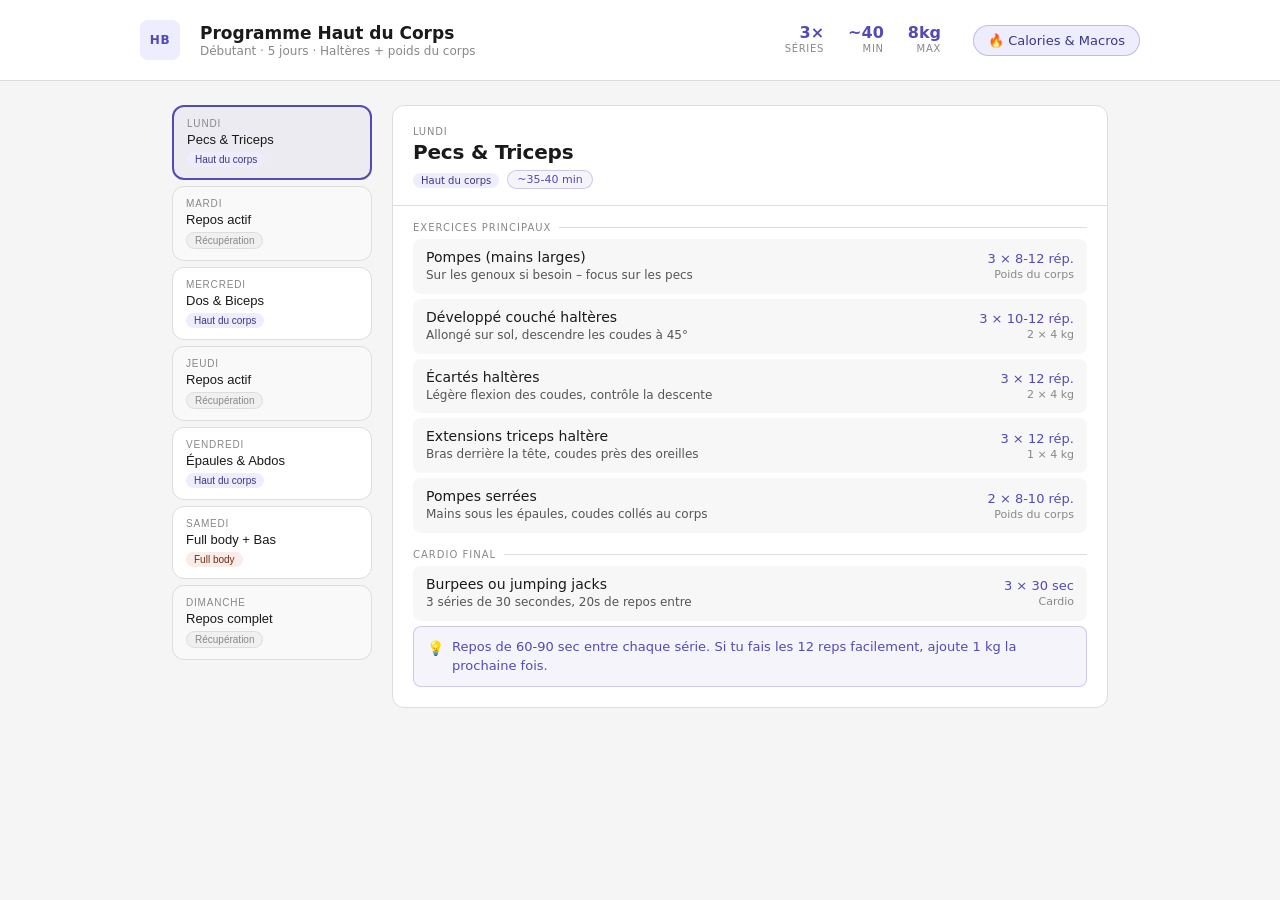
==== commit a624dd42: "." ====
--- a/Index.html
+++ b/Index.html
@@ -19,6 +19,16 @@
         <div class="stat"><span class="stat-val">3×</span><span class="stat-label">séries</span></div>
         <div class="stat"><span class="stat-val">~40</span><span class="stat-label">min</span></div>
         <div class="stat"><span class="stat-val">8kg</span><span class="stat-label">max</span></div>
+        <a href="calories.html" style="
+          display:inline-flex; align-items:center; gap:6px;
+          padding:7px 14px; border-radius:99px;
+          background:#EEEDFE; border:1px solid rgba(83,74,183,0.3);
+          font-size:13px; font-weight:500; color:#3C3489; text-decoration:none;
+          transition:background 0.15s;
+          margin-left:8px;
+        " onmouseover="this.style.background='#E0DEFF'" onmouseout="this.style.background='#EEEDFE'">
+          🔥 Calories &amp; Macros
+        </a>
       </div>
     </div>
   </header>
